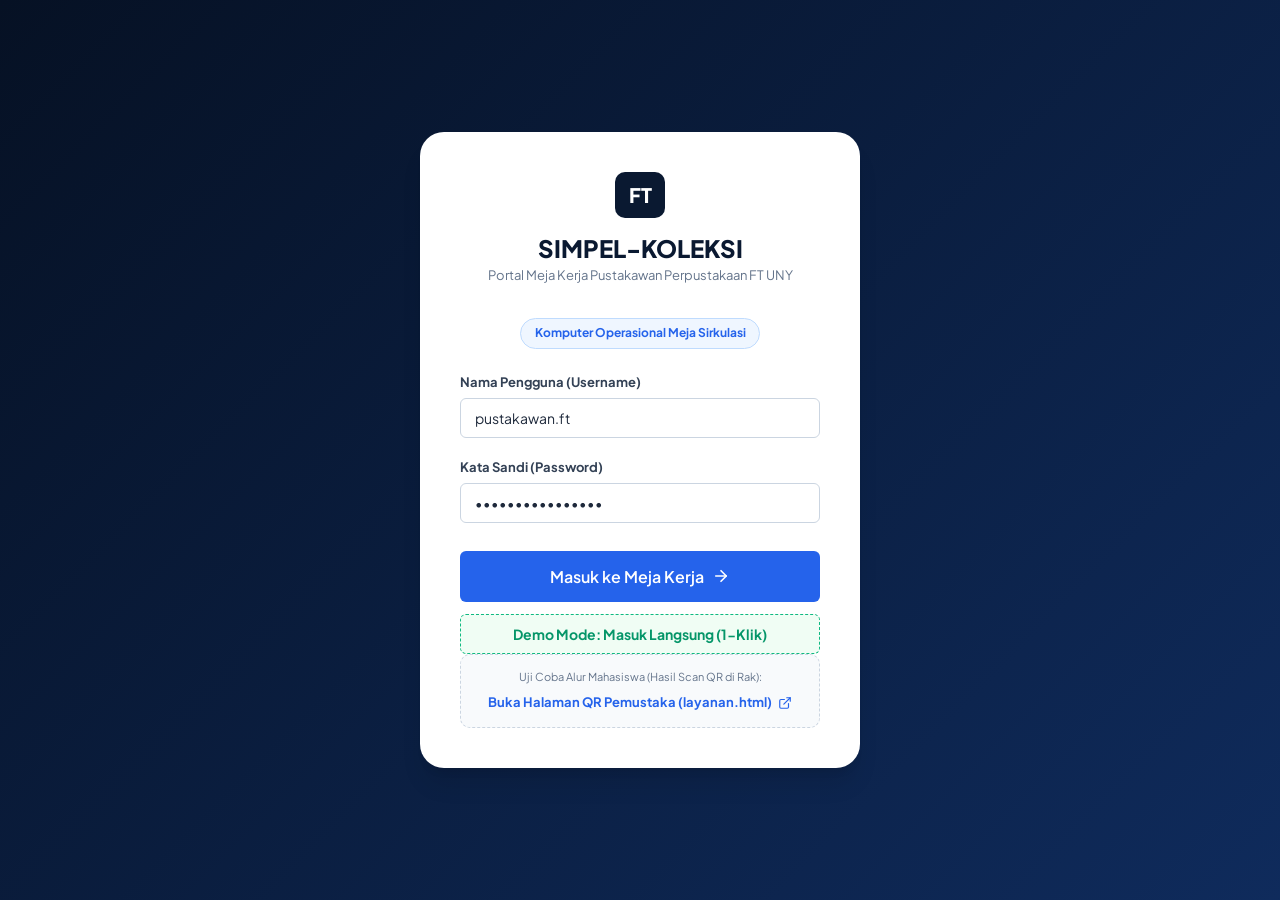
==== 08_ARTEFAK/mockup-3/index.html @ 194d058f "feat(artefak): tambah mockup-3 (portal pustakawan + layanan QR), hapus mockup v1, update referensi L" ====
<!DOCTYPE html>
<html lang="id">
<head>
  <meta charset="UTF-8">
  <meta name="viewport" content="width=device-width, initial-scale=1.0">
  <title>SIMPEL-KOLEKSI FT UNY | Portal Pustakawan & Meja Kerja</title>
  <meta name="description" content="Meja kerja pustakawan Perpustakaan Fakultas Teknik Universitas Negeri Yogyakarta untuk pemutakhiran koleksi dan integrasi SLiMS.">
  <link rel="preconnect" href="https://fonts.googleapis.com">
  <link rel="preconnect" href="https://fonts.gstatic.com" crossorigin>
  <link href="https://fonts.googleapis.com/css2?family=JetBrains+Mono:wght@400;500;600;700&family=Plus+Jakarta+Sans:wght@400;500;600;700;800&display=swap" rel="stylesheet">
  <link rel="stylesheet" href="styles.css">
</head>
<body class="page-librarian">

  <!-- NOTIFICATION TOAST CONTAINER -->
  <div id="toastContainer" class="toast-container" aria-live="polite"></div>

  <!-- ========================================================================= -->
  <!-- 1. HALAMAN UTAMA: LOGIN PUSTAKAWAN (DEFAULT VIEW KOMPUTER PUSTAKAWAN)     -->
  <!-- ========================================================================= -->
  <section id="viewLogin" class="app-view is-active">
    <div class="login-wrapper">
      <div class="login-card">
        
        <div class="login-brand">
          <span class="login-badge-mark">FT</span>
          <h3>SIMPEL-KOLEKSI</h3>
          <p>Portal Meja Kerja Pustakawan Perpustakaan FT UNY</p>
        </div>

        <div class="login-info-pill">
          <span>Komputer Operasional Meja Sirkulasi</span>
        </div>

        <form id="formLibrarianLogin" class="login-form">
          <div class="form-group">
            <label for="loginUsername">Nama Pengguna (Username)</label>
            <input type="text" id="loginUsername" class="form-control" value="pustakawan.ft" required>
          </div>

          <div class="form-group">
            <label for="loginPassword">Kata Sandi (Password)</label>
            <input type="password" id="loginPassword" class="form-control" value="perpustakaan2026" required>
          </div>

          <div class="login-actions">
            <button type="submit" class="btn btn-primary btn-block btn-lg" id="btnSubmitLogin">
              <span>Masuk ke Meja Kerja</span>
              <svg width="18" height="18" viewBox="0 0 24 24" fill="none" stroke="currentColor" stroke-width="2.2" stroke-linecap="round" stroke-linejoin="round"><line x1="5" y1="12" x2="19" y2="12"></line><polyline points="12 5 19 12 12 19"></polyline></svg>
            </button>
            
            <button type="button" class="btn btn-demo-quick btn-block" id="btnDemoQuickLogin">
              <span>Demo Mode: Masuk Langsung (1-Klik)</span>
            </button>
          </div>
        </form>

        <div class="login-footer">
          <div class="qr-simulator-box">
            <small>Uji Coba Alur Mahasiswa (Hasil Scan QR di Rak):</small>
            <a href="layanan.html" target="_blank" class="btn-qr-link">
              <span>Buka Halaman QR Pemustaka (layanan.html)</span>
              <svg width="14" height="14" viewBox="0 0 24 24" fill="none" stroke="currentColor" stroke-width="2" stroke-linecap="round" stroke-linejoin="round"><path d="M18 13v6a2 2 0 0 1-2 2H5a2 2 0 0 1-2-2V8a2 2 0 0 1 2-2h6"></path><polyline points="15 3 21 3 21 9"></polyline><line x1="10" y1="14" x2="21" y2="3"></line></svg>
            </a>
          </div>
        </div>

      </div>
    </div>
  </section>

  <!-- ========================================================================= -->
  <!-- 2. PORTAL MEJA KERJA PUSTAKAWAN (SETELAH LOGIN - LAYOUT SIDEBAR)          -->
  <!-- ========================================================================= -->
  <section id="viewAdmin" class="app-view">
    <div class="admin-layout">

      <!-- SIDEBAR NAVIGASI KIRI -->
      <aside class="admin-sidebar">
        <div class="sidebar-header">
          <div class="sidebar-brand">
            <span class="s-mark">FT</span>
            <div class="s-text">
              <strong>SIMPEL-KOLEKSI</strong>
              <small>Meja Kerja Pustakawan</small>
            </div>
          </div>
        </div>

        <!-- Menu Navigasi Utama dengan SVG Bersih -->
        <nav class="sidebar-nav" aria-label="Menu Pustakawan">
          <button type="button" class="nav-item is-active" data-panel="adminPanelDashboard" id="navDashboard">
            <svg width="18" height="18" viewBox="0 0 24 24" fill="none" stroke="currentColor" stroke-width="2" stroke-linecap="round" stroke-linejoin="round" class="nav-svg">
              <rect x="3" y="3" width="7" height="9"></rect>
              <rect x="14" y="3" width="7" height="5"></rect>
              <rect x="14" y="12" width="7" height="9"></rect>
              <rect x="3" y="16" width="7" height="5"></rect>
            </svg>
            <span class="nav-label">Dashboard Utama</span>
          </button>

          <button type="button" class="nav-item" data-panel="adminPanelDamage" id="navDamage">
            <svg width="18" height="18" viewBox="0 0 24 24" fill="none" stroke="currentColor" stroke-width="2" stroke-linecap="round" stroke-linejoin="round" class="nav-svg">
              <path d="M4 19.5A2.5 2.5 0 0 1 6.5 17H20"></path>
              <path d="M6.5 2H20v20H6.5A2.5 2.5 0 0 1 4 19.5v-15A2.5 2.5 0 0 1 6.5 2z"></path>
              <line x1="10" y1="9" x2="14" y2="13"></line>
              <line x1="14" y1="9" x2="10" y2="13"></line>
            </svg>
            <span class="nav-label">Laporan Buku Rusak</span>
            <span class="nav-badge badge-coral" id="badgeDamageCount">3</span>
          </button>

          <button type="button" class="nav-item" data-panel="adminPanelExtend" id="navExtend">
            <svg width="18" height="18" viewBox="0 0 24 24" fill="none" stroke="currentColor" stroke-width="2" stroke-linecap="round" stroke-linejoin="round" class="nav-svg">
              <polyline points="23 4 23 10 17 10"></polyline>
              <polyline points="1 20 1 14 7 14"></polyline>
              <path d="M3.51 9a9 9 0 0 1 14.85-3.36L23 10M1 14l4.64 4.36A9 9 0 0 0 20.49 15"></path>
            </svg>
            <span class="nav-label">Perpanjangan Pinjam</span>
            <span class="nav-badge badge-blue" id="badgeExtendCount">2</span>
          </button>

          <button type="button" class="nav-item" data-panel="adminPanelRequest" id="navRequest">
            <svg width="18" height="18" viewBox="0 0 24 24" fill="none" stroke="currentColor" stroke-width="2" stroke-linecap="round" stroke-linejoin="round" class="nav-svg">
              <path d="M14 2H6a2 2 0 0 0-2 2v16a2 2 0 0 0 2 2h12a2 2 0 0 0 2-2V8z"></path>
              <polyline points="14 2 14 8 20 8"></polyline>
              <line x1="16" y1="13" x2="8" y2="13"></line>
              <line x1="16" y1="17" x2="8" y2="17"></line>
              <polyline points="10 9 9 9 8 9"></polyline>
            </svg>
            <span class="nav-label">Request Referensi</span>
            <span class="nav-badge badge-emerald" id="badgeRequestCount">4</span>
          </button>
        </nav>

        <!-- Footer Profil & Logout -->
        <div class="sidebar-footer">
          <div class="user-card-mini">
            <div class="user-avatar">SR</div>
            <div class="user-info">
              <strong>Siti Rahmawati, S.I.Pst</strong>
              <small>Pustakawan Tunggal FT</small>
            </div>
          </div>
          
          <div class="sidebar-actions">
            <a href="layanan.html" target="_blank" class="btn btn-outline-light btn-sm btn-block" style="text-decoration:none;">
              <svg width="14" height="14" viewBox="0 0 24 24" fill="none" stroke="currentColor" stroke-width="2" stroke-linecap="round" stroke-linejoin="round"><path d="M18 13v6a2 2 0 0 1-2 2H5a2 2 0 0 1-2-2V8a2 2 0 0 1 2-2h6"></path><polyline points="15 3 21 3 21 9"></polyline><line x1="10" y1="14" x2="21" y2="3"></line></svg>
              <span>Buka Web QR Mahasiswa</span>
            </a>
            <button type="button" class="btn btn-danger-soft btn-sm btn-block" id="btnLogoutAdmin">
              <svg width="14" height="14" viewBox="0 0 24 24" fill="none" stroke="currentColor" stroke-width="2" stroke-linecap="round" stroke-linejoin="round"><path d="M9 21H5a2 2 0 0 1-2-2V5a2 2 0 0 1 2-2h4"></path><polyline points="16 17 21 12 16 7"></polyline><line x1="21" y1="12" x2="9" y2="12"></line></svg>
              <span>Keluar (Logout)</span>
            </button>
          </div>
        </div>
      </aside>

      <!-- KONTEN UTAMA KANAN -->
      <main class="admin-main">
        
        <!-- Topbar Admin -->
        <header class="admin-topbar">
          <div class="topbar-title-wrap">
            <h2 id="adminHeaderTitle">Dashboard & Rangkuman Layanan</h2>
            <span class="topbar-date font-mono" id="currentDateDisplay">Rabu, 28 Oktober 2026</span>
          </div>

          <div class="topbar-slims-status">
            <span class="slims-dot"></span>
            <span>Terhubung dengan SLiMS 9 Bulian FT UNY</span>
          </div>
        </header>

        <div class="admin-content-area">

          <!-- =============================================================== -->
          <!-- PANEL 1: DASHBOARD UTAMA (OVERVIEW RANGKUMAN)                   -->
          <!-- =============================================================== -->
          <div id="adminPanelDashboard" class="admin-panel is-active">
            
            <!-- SLA Alert Notice -->
            <div class="alert-banner warning-banner">
              <div class="alert-icon">
                <svg width="20" height="20" viewBox="0 0 24 24" fill="none" stroke="currentColor" stroke-width="2" stroke-linecap="round" stroke-linejoin="round"><path d="m21.73 18-8-14a2 2 0 0 0-3.48 0l-8 14A2 2 0 0 0 4 21h16a2 2 0 0 0 1.73-3Z"></path><line x1="12" y1="9" x2="12" y2="13"></line><line x1="12" y1="17" x2="12.01" y2="17"></line></svg>
              </div>
              <div class="alert-text">
                <strong>Peringatan SLA Quiet Hour (SOP-001):</strong>
                <span>Terdapat <strong>1 tiket buku rusak</strong> mendekati batas waktu verifikasi fisik 3 hari di Rak Transit Tingkat 2. Alokasikan waktu pada sesi Quiet Hour Jumat 08.00–09.00 WIB.</span>
              </div>
            </div>

            <!-- KPI Metrics 4 Cards dengan Clean SVG Icons -->
            <div class="kpi-grid">
              <div class="kpi-card">
                <div class="kpi-icon-wrap bg-blue-soft text-blue">
                  <svg width="24" height="24" viewBox="0 0 24 24" fill="none" stroke="currentColor" stroke-width="2" stroke-linecap="round" stroke-linejoin="round"><path d="M4 19.5A2.5 2.5 0 0 1 6.5 17H20"></path><path d="M6.5 2H20v20H6.5A2.5 2.5 0 0 1 4 19.5v-15A2.5 2.5 0 0 1 6.5 2z"></path></svg>
                </div>
                <div class="kpi-content">
                  <span class="kpi-label">Total Masuk Hari Ini</span>
                  <strong class="kpi-value" id="kpiTotalToday">9</strong>
                  <small class="kpi-sub">Laporan QR & Layanan</small>
                </div>
              </div>

              <div class="kpi-card">
                <div class="kpi-icon-wrap bg-coral-soft text-coral">
                  <svg width="24" height="24" viewBox="0 0 24 24" fill="none" stroke="currentColor" stroke-width="2" stroke-linecap="round" stroke-linejoin="round"><circle cx="12" cy="12" r="10"></circle><line x1="12" y1="8" x2="12" y2="12"></line><line x1="12" y1="16" x2="12.01" y2="16"></line></svg>
                </div>
                <div class="kpi-content">
                  <span class="kpi-label">Menunggu Verifikasi Rak</span>
                  <strong class="kpi-value font-mono text-coral" id="kpiDamagePending">3</strong>
                  <small class="kpi-sub">Rak Transit Tingkat 2</small>
                </div>
              </div>

              <div class="kpi-card">
                <div class="kpi-icon-wrap bg-cyan-soft" style="color:var(--cyan-500);">
                  <svg width="24" height="24" viewBox="0 0 24 24" fill="none" stroke="currentColor" stroke-width="2" stroke-linecap="round" stroke-linejoin="round"><polyline points="23 4 23 10 17 10"></polyline><polyline points="1 20 1 14 7 14"></polyline><path d="M3.51 9a9 9 0 0 1 14.85-3.36L23 10M1 14l4.64 4.36A9 9 0 0 0 20.49 15"></path></svg>
                </div>
                <div class="kpi-content">
                  <span class="kpi-label">Perpanjangan Diproses</span>
                  <strong class="kpi-value font-mono text-blue" id="kpiExtendPending">2</strong>
                  <small class="kpi-sub">Siap Eksekusi di SLiMS</small>
                </div>
              </div>

              <div class="kpi-card">
                <div class="kpi-icon-wrap bg-emerald-soft text-emerald">
                  <svg width="24" height="24" viewBox="0 0 24 24" fill="none" stroke="currentColor" stroke-width="2" stroke-linecap="round" stroke-linejoin="round"><path d="M19 21l-7-5-7 5V5a2 2 0 0 1 2-2h10a2 2 0 0 1 2 2z"></path></svg>
                </div>
                <div class="kpi-content">
                  <span class="kpi-label">Usulan Referensi Masuk</span>
                  <strong class="kpi-value font-mono text-emerald" id="kpiRequestCount">4</strong>
                  <small class="kpi-sub">Pagu Belanja LAM-INFOKOM</small>
                </div>
              </div>
            </div>

            <!-- Rangkuman Tabel Terakhir -->
            <div class="dashboard-tables-grid">
              
              <!-- Card 1: Antrean Cepat Perpanjangan SLiMS -->
              <div class="panel-box">
                <div class="panel-box-header">
                  <h4>Antrean Cepat Perpanjangan Pinjam</h4>
                  <button type="button" class="btn btn-sm btn-link" id="linkToExtendPanel">Lihat Semua &rarr;</button>
                </div>
                <div class="table-responsive">
                  <table class="data-table">
                    <thead>
                      <tr>
                        <th>NIM / Nama</th>
                        <th>Barcode</th>
                        <th>Aksi Cepat</th>
                      </tr>
                    </thead>
                    <tbody id="tbodyQuickExtend">
                      <!-- Populated by JS -->
                    </tbody>
                  </table>
                </div>
              </div>

              <!-- Card 2: Laporan Buku Rusak Menunggu Verifikasi -->
              <div class="panel-box">
                <div class="panel-box-header">
                  <h4>Buku Rusak di Rak Transit Tingkat 2</h4>
                  <button type="button" class="btn btn-sm btn-link" id="linkToDamagePanel">Lihat Semua &rarr;</button>
                </div>
                <div class="table-responsive">
                  <table class="data-table">
                    <thead>
                      <tr>
                        <th>Tiket</th>
                        <th>Judul Koleksi</th>
                        <th>Kerusakan</th>
                        <th>Status</th>
                      </tr>
                    </thead>
                    <tbody id="tbodyQuickDamage">
                      <!-- Populated by JS -->
                    </tbody>
                  </table>
                </div>
              </div>

            </div>

          </div>

          <!-- =============================================================== -->
          <!-- PANEL 2: LAPORAN BUKU RUSAK (DENGAN EXPORT CSV)                 -->
          <!-- =============================================================== -->
          <div id="adminPanelDamage" class="admin-panel">
            
            <!-- Header Panel & Tombol Ekspor CSV -->
            <div class="panel-action-bar">
              <div>
                <h3>Verifikasi & Pemutakhiran Koleksi Rusak (SOP-001)</h3>
                <p>Kelola tiket kerusakan koleksi fisik yang diserahkan pemustaka ke Rak Transit Tingkat 2.</p>
              </div>
              
              <div class="bar-buttons">
                <button type="button" class="btn btn-outline" id="btnToggleQuietHourTimer">
                  <svg width="16" height="16" viewBox="0 0 24 24" fill="none" stroke="currentColor" stroke-width="2" stroke-linecap="round" stroke-linejoin="round"><circle cx="12" cy="12" r="10"></circle><polyline points="12 6 12 12 16 14"></polyline></svg>
                  <span>Quiet Hour (60m)</span>
                </button>
                <button type="button" class="btn btn-primary" id="btnExportDamageCsv">
                  <svg width="16" height="16" viewBox="0 0 24 24" fill="none" stroke="currentColor" stroke-width="2" stroke-linecap="round" stroke-linejoin="round"><path d="M21 15v4a2 2 0 0 1-2 2H5a2 2 0 0 1-2-2v-4"></path><polyline points="7 10 12 15 17 10"></polyline><line x1="12" y1="15" x2="12" y2="3"></line></svg>
                  <span>Export CSV Buku Rusak</span>
                </button>
              </div>
            </div>

            <!-- Quiet Hour Session Bar (Collapsible) -->
            <div id="quietHourBar" class="quiet-hour-box is-hidden">
              <div class="qh-status">
                <span class="qh-live-badge">SESI QUIET HOUR AKTIF</span>
                <span>Fokus verifikasi fisik dan pembaruan katalog SLiMS tanpa interupsi meja loket.</span>
              </div>
              <div class="qh-timer font-mono" id="qhCountdownDisplay">60:00</div>
            </div>

            <!-- Filter Tabs -->
            <div class="filter-pills-bar">
              <button type="button" class="filter-pill is-active" data-filter-dmg="all">Semua Laporan</button>
              <button type="button" class="filter-pill" data-filter-dmg="PENDING">Menunggu Verifikasi Rak (3)</button>
              <button type="button" class="filter-pill" data-filter-dmg="IN_REPAIR">Dalam Perbaikan SLiMS</button>
              <button type="button" class="filter-pill" data-filter-dmg="RESOLVED">Selesai Sinkron</button>
            </div>

            <!-- Tabel Laporan Kerusakan -->
            <div class="panel-box">
              <div class="table-responsive">
                <table class="data-table" id="tableDamageReports">
                  <thead>
                    <tr>
                      <th>ID Tiket</th>
                      <th>Tanggal</th>
                      <th>Barcode & Judul</th>
                      <th>Kategori Masalah</th>
                      <th>Pelapor (NIM)</th>
                      <th>Posisi Fisik</th>
                      <th>Status SLiMS</th>
                      <th>Aksi Verifikasi</th>
                    </tr>
                  </thead>
                  <tbody id="tbodyDamageReports">
                    <!-- Rendered by JS -->
                  </tbody>
                </table>
              </div>
            </div>

          </div>

          <!-- =============================================================== -->
          <!-- PANEL 3: PERPANJANGAN PINJAM (TANPA EXPORT CSV)                 -->
          <!-- =============================================================== -->
          <div id="adminPanelExtend" class="admin-panel">
            
            <div class="panel-action-bar">
              <div>
                <h3>Layanan Mandiri Perpanjangan Masa Pinjam</h3>
                <p>Permintaan perpanjangan yang diajukan pemustaka via QR. Salin barcode dan eksekusi pada menu Sirkulasi SLiMS.</p>
              </div>
            </div>

            <div class="panel-intro-box info-blue">
              <strong>Panduan Alur Pustakawan:</strong>
              <span>Klik tombol <strong>"Salin & Eksekusi SLiMS"</strong> untuk menyalin barcode secara otomatis. Buka menu Sirkulasi SLiMS, tempel barcode, dan konfirmasi perpanjangan (+7 hari).</span>
            </div>

            <!-- Filter Tabs -->
            <div class="filter-pills-bar">
              <button type="button" class="filter-pill is-active" data-filter-ext="all">Semua Permintaan</button>
              <button type="button" class="filter-pill" data-filter-ext="PENDING">Menunggu Eksekusi (2)</button>
              <button type="button" class="filter-pill" data-filter-ext="PROCESSED">Sudah Diperpanjang di SLiMS</button>
            </div>

            <div class="panel-box">
              <div class="table-responsive">
                <table class="data-table" id="tableExtendRequests">
                  <thead>
                    <tr>
                      <th>ID Layanan</th>
                      <th>Waktu Masuk</th>
                      <th>ID Anggota (NIM/NIP)</th>
                      <th>Nama Pemohon</th>
                      <th>Barcode Buku</th>
                      <th>Judul Buku</th>
                      <th>No. WhatsApp</th>
                      <th>Status Eksekusi</th>
                      <th>Aksi Pustakawan</th>
                    </tr>
                  </thead>
                  <tbody id="tbodyExtendRequests">
                    <!-- Rendered by JS -->
                  </tbody>
                </table>
              </div>
            </div>

          </div>

          <!-- =============================================================== -->
          <!-- PANEL 4: REQUEST REFERENSI BARU (DENGAN EXPORT CSV DEKANAT)     -->
          <!-- =============================================================== -->
          <div id="adminPanelRequest" class="admin-panel">
            
            <div class="panel-action-bar">
              <div>
                <h3>Permintaan Referensi & Usulan Buku Baru (Koleksi Pemustaka)</h3>
                <p>Daftar usulan koleksi untuk riset skripsi dan perkuliahan. Ekspor berkas CSV untuk lampiran usulan belanja pagu buku ke Dekanat FT UNY.</p>
              </div>
              
              <div class="bar-buttons">
                <button type="button" class="btn btn-emerald" id="btnExportRequestCsv">
                  <svg width="16" height="16" viewBox="0 0 24 24" fill="none" stroke="currentColor" stroke-width="2" stroke-linecap="round" stroke-linejoin="round"><path d="M21 15v4a2 2 0 0 1-2 2H5a2 2 0 0 1-2-2v-4"></path><polyline points="7 10 12 15 17 10"></polyline><line x1="12" y1="15" x2="12" y2="3"></line></svg>
                  <span>Export CSV Usulan Pengadaan Dekanat</span>
                </button>
              </div>
            </div>

            <!-- Filter Tabs -->
            <div class="filter-pills-bar">
              <button type="button" class="filter-pill is-active" data-filter-req="all">Semua Usulan</button>
              <button type="button" class="filter-pill" data-filter-req="PENDING_REVIEW">Menunggu Telaah Pustakawan</button>
              <button type="button" class="filter-pill" data-filter-req="IN_PROCUREMENT">Diajukan ke Pagu Belanja 2027</button>
              <button type="button" class="filter-pill" data-filter-req="AVAILABLE_WAREHOUSE">Ditemukan di Gudang Koleksi</button>
            </div>

            <div class="panel-box">
              <div class="table-responsive">
                <table class="data-table" id="tableReferenceRequests">
                  <thead>
                    <tr>
                      <th>ID Permintaan</th>
                      <th>Tanggal</th>
                      <th>Pemohon (NIM/NIP)</th>
                      <th>Program Studi</th>
                      <th>Judul Buku / Topik Referensi</th>
                      <th>Keperluan</th>
                      <th>Kontak WA</th>
                      <th>Status Tindak Lanjut</th>
                      <th>Tindakan Pustakawan</th>
                    </tr>
                  </thead>
                  <tbody id="tbodyReferenceRequests">
                    <!-- Rendered by JS -->
                  </tbody>
                </table>
              </div>
            </div>

          </div>

        </div>
      </main>
    </div>
  </section>

  <!-- MODAL: VERIFIKASI FISIK BUKU RUSAK OLEH PUSTAKAWAN -->
  <div id="modalVerifyDamage" class="modal-backdrop is-hidden" role="dialog" aria-modal="true">
    <div class="modal-dialog">
      <div class="modal-content">
        <div class="modal-header">
          <div>
            <span class="badge-pill">Verifikasi Fisik Lapangan</span>
            <h3 id="modalVerifyTitle">Verifikasi Koleksi: TKT-202610-001</h3>
          </div>
          <button type="button" class="modal-close" id="btnCloseVerifyModal">&times;</button>
        </div>

        <div class="modal-body">
          <div class="verify-detail-grid">
            <div class="v-group">
              <span class="v-label">Judul Koleksi:</span>
              <strong id="modalBookTitle">-</strong>
            </div>
            <div class="v-group">
              <span class="v-label">Nomor Barcode:</span>
              <span class="font-mono text-blue font-bold" id="modalBarcode">-</span>
            </div>
            <div class="v-group">
              <span class="v-label">Pelapor:</span>
              <span id="modalReporter">-</span>
            </div>
            <div class="v-group">
              <span class="v-label">Kategori Masalah:</span>
              <span class="tag-status" id="modalDamageType">-</span>
            </div>
          </div>

          <div class="checklist-box">
            <h4>Checklist 2-Tahap Tata Kelola (SOP-001):</h4>
            <label class="check-item">
              <input type="checkbox" id="chkPhysicalCheck">
              <span><strong>1. Verifikasi Fisik Selesai:</strong> Buku fisik telah diambil dari Rak Transit Tingkat 2 dan kondisi kerusakan telah diperiksa langsung.</span>
            </label>
            <label class="check-item">
              <input type="checkbox" id="chkSlimsSync">
              <span><strong>2. Pemutakhiran SLiMS:</strong> Barcode telah dicocokkan pada modul Katalogisasi/Bibliografi SLiMS 9 Bulian.</span>
            </label>
          </div>

          <div class="form-group mt-3">
            <label for="selectSlimsNewStatus">Ubah Status Eksemplar di SLiMS Menjadi:</label>
            <select id="selectSlimsNewStatus" class="form-control">
              <option value="Dalam Perbaikan (Repair)">Dalam Perbaikan (Repair) - Pisahkan ke Ruang Rawat Buku</option>
              <option value="Hilang (Missing)">Hilang (Missing) - Perbarui status katalog SLiMS</option>
              <option value="Tersedia (Available)">Tersedia (Available) - Selesai diperbaiki / Shelving ke Rak</option>
              <option value="Penyiangan (Weeding)">Penyiangan (Weeding) - Rekomendasi afkir aset</option>
            </select>
          </div>
        </div>

        <div class="modal-footer">
          <button type="button" class="btn btn-outline" id="btnCancelVerify">Batal</button>
          <button type="button" class="btn btn-primary" id="btnConfirmVerify">
            <span>Konfirmasi & Perbarui Status SLiMS</span>
          </button>
        </div>
      </div>
    </div>
  </div>

  <script src="app.js"></script>
</body>
</html>
---- 08_ARTEFAK/mockup-3/styles.css ----
/* ==========================================================================
   SIMPEL-KOLEKSI FT UNY - MOCKUP 3 STYLESHEET
   Design Language: Modern Institutional Enterprise (UNY Navy, Electric Blue, Slate)
   Typography: Plus Jakarta Sans & JetBrains Mono
   ========================================================================== */

:root {
  /* Colors */
  --navy-950: #061124;
  --navy-900: #0a1931;
  --navy-800: #0f2b5c;
  --navy-700: #153265;
  --navy-600: #1e40af;
  
  --blue-600: #2563eb;
  --blue-500: #3b82f6;
  --cyan-500: #0284c7;
  --cyan-400: #38bdf8;
  
  --emerald-600: #059669;
  --emerald-500: #10b981;
  --emerald-50: #ecfdf5;
  
  --amber-500: #f59e0b;
  --amber-50: #fffbeb;
  
  --coral-600: #dc2626;
  --coral-500: #ef4444;
  --coral-50: #fef2f2;
  
  --slate-900: #0f172a;
  --slate-800: #1e293b;
  --slate-700: #334155;
  --slate-600: #475569;
  --slate-500: #64748b;
  --slate-400: #94a3b8;
  --slate-300: #cbd5e1;
  --slate-200: #e2e8f0;
  --slate-100: #f1f5f9;
  --slate-50: #f8fafc;
  --white: #ffffff;

  /* Typography */
  --font-sans: 'Plus Jakarta Sans', system-ui, -apple-system, sans-serif;
  --font-mono: 'JetBrains Mono', monospace;

  /* Shadows */
  --shadow-sm: 0 1px 2px 0 rgb(0 0 0 / 0.05);
  --shadow-md: 0 4px 6px -1px rgb(0 0 0 / 0.1), 0 2px 4px -2px rgb(0 0 0 / 0.1);
  --shadow-lg: 0 10px 15px -3px rgb(0 0 0 / 0.1), 0 4px 6px -4px rgb(0 0 0 / 0.1);
  --shadow-xl: 0 20px 25px -5px rgb(0 0 0 / 0.1), 0 8px 10px -6px rgb(0 0 0 / 0.1);

  /* Radius */
  --radius-sm: 6px;
  --radius-md: 10px;
  --radius-lg: 16px;
  --radius-xl: 24px;
}

/* Reset & Base */
*, *::before, *::after {
  box-sizing: border-box;
  margin: 0;
  padding: 0;
}

body {
  font-family: var(--font-sans);
  background-color: var(--slate-100);
  color: var(--slate-800);
  line-height: 1.5;
  -webkit-font-smoothing: antialiased;
  min-height: 100vh;
}

button, input, select, textarea {
  font-family: inherit;
}

/* Typography Utilities */
.font-mono { font-family: var(--font-mono); }
.font-bold { font-weight: 700; }
.text-blue { color: var(--blue-600); }
.text-coral { color: var(--coral-500); }
.text-emerald { color: var(--emerald-600); }
.mt-3 { margin-top: 1rem; }
.req { color: var(--coral-500); }

/* App Views Switcher */
.app-view {
  display: none;
  min-height: 100vh;
}
.app-view.is-active {
  display: block;
}

/* Toast Notifications */
.toast-container {
  position: fixed;
  top: 1.5rem;
  right: 1.5rem;
  z-index: 9999;
  display: flex;
  flex-direction: column;
  gap: 0.75rem;
  pointer-events: none;
}
.toast {
  pointer-events: auto;
  background: var(--slate-900);
  color: var(--white);
  padding: 0.875rem 1.25rem;
  border-radius: var(--radius-md);
  box-shadow: var(--shadow-xl);
  font-size: 0.875rem;
  display: flex;
  align-items: center;
  gap: 0.75rem;
  animation: toastIn 0.25s cubic-bezier(0.16, 1, 0.3, 1);
  border-left: 4px solid var(--blue-500);
  max-width: 380px;
}
.toast.toast-success { border-left-color: var(--emerald-500); }
.toast.toast-error { border-left-color: var(--coral-500); }
.toast.toast-warning { border-left-color: var(--amber-500); }

@keyframes toastIn {
  from { opacity: 0; transform: translateY(-10px) scale(0.96); }
  to { opacity: 1; transform: translateY(0) scale(1); }
}

/* Buttons */
.btn {
  display: inline-flex;
  align-items: center;
  justify-content: center;
  gap: 0.5rem;
  font-weight: 600;
  font-size: 0.875rem;
  padding: 0.625rem 1.25rem;
  border-radius: var(--radius-sm);
  border: 1px solid transparent;
  cursor: pointer;
  transition: all 0.15s ease;
  text-decoration: none;
}
.btn:hover {
  transform: translateY(-1px);
}
.btn:active {
  transform: translateY(0);
}
.btn-sm {
  padding: 0.375rem 0.75rem;
  font-size: 0.8125rem;
}
.btn-lg {
  padding: 0.875rem 1.5rem;
  font-size: 1rem;
}
.btn-block {
  width: 100%;
}
.btn-primary {
  background: var(--blue-600);
  color: var(--white);
}
.btn-primary:hover {
  background: #1d4ed8;
  box-shadow: 0 4px 12px rgba(37, 99, 235, 0.3);
}
.btn-secondary {
  background: var(--navy-800);
  color: var(--white);
}
.btn-secondary:hover {
  background: var(--navy-900);
  box-shadow: 0 4px 12px rgba(10, 25, 49, 0.3);
}
.btn-emerald {
  background: var(--emerald-600);
  color: var(--white);
}
.btn-emerald:hover {
  background: #047857;
  box-shadow: 0 4px 12px rgba(5, 150, 105, 0.3);
}
.btn-outline {
  background: var(--white);
  border-color: var(--slate-300);
  color: var(--slate-700);
}
.btn-outline:hover {
  background: var(--slate-50);
  border-color: var(--slate-400);
}
.btn-outline-navy {
  background: transparent;
  border-color: var(--slate-300);
  color: var(--navy-900);
}
.btn-outline-navy:hover {
  background: var(--navy-900);
  color: var(--white);
  border-color: var(--navy-900);
}
.btn-outline-light {
  background: rgba(255, 255, 255, 0.08);
  border-color: rgba(255, 255, 255, 0.2);
  color: var(--white);
}
.btn-outline-light:hover {
  background: rgba(255, 255, 255, 0.16);
  border-color: var(--white);
}
.btn-danger-soft {
  background: rgba(239, 68, 68, 0.15);
  color: #fca5a5;
  border-color: rgba(239, 68, 68, 0.3);
}
.btn-danger-soft:hover {
  background: var(--coral-500);
  color: var(--white);
  border-color: var(--coral-500);
}
.btn-link {
  background: none;
  border: none;
  color: var(--blue-600);
  padding: 0;
  font-size: 0.875rem;
  cursor: pointer;
}
.btn-link:hover {
  text-decoration: underline;
}

/* ==========================================================================
   VIEW A: PUBLIC QR INTERFACE
   ========================================================================== */
.public-topbar {
  background: var(--white);
  border-bottom: 1px solid var(--slate-200);
  padding: 1rem 2rem;
  display: flex;
  justify-content: space-between;
  align-items: center;
  position: sticky;
  top: 0;
  z-index: 50;
  box-shadow: var(--shadow-sm);
}
.brand {
  display: flex;
  align-items: center;
  gap: 0.875rem;
}
.brand-badge {
  background: var(--navy-900);
  color: var(--white);
  font-weight: 800;
  font-size: 1rem;
  padding: 0.4rem 0.65rem;
  border-radius: var(--radius-sm);
  letter-spacing: 0.05em;
}
.brand-title {
  font-size: 1.125rem;
  font-weight: 800;
  color: var(--navy-900);
  letter-spacing: -0.01em;
}
.brand-subtitle {
  font-size: 0.75rem;
  color: var(--slate-500);
}
.public-actions {
  display: flex;
  align-items: center;
  gap: 1.25rem;
}
.qr-mode-indicator {
  display: inline-flex;
  align-items: center;
  gap: 0.5rem;
  font-size: 0.75rem;
  font-weight: 600;
  color: var(--emerald-600);
  background: var(--emerald-50);
  padding: 0.35rem 0.75rem;
  border-radius: 9999px;
  border: 1px solid #a7f3d0;
}
.live-dot {
  width: 8px;
  height: 8px;
  border-radius: 50%;
  background: var(--emerald-500);
  box-shadow: 0 0 0 3px rgba(16, 185, 129, 0.25);
}

.public-container {
  max-width: 1040px;
  margin: 0 auto;
  padding: 2.5rem 1.5rem 4rem;
}

.public-subview {
  display: none;
}
.public-subview.is-active {
  display: block;
}

/* Landing Choice Screen */
.hero-header {
  text-align: center;
  max-width: 720px;
  margin: 0 auto 3rem;
}
.badge-pill {
  display: inline-block;
  font-size: 0.75rem;
  font-weight: 700;
  color: var(--blue-600);
  background: #dbeafe;
  padding: 0.3rem 0.85rem;
  border-radius: 9999px;
  margin-bottom: 0.75rem;
  text-transform: uppercase;
  letter-spacing: 0.05em;
}
.hero-header h2 {
  font-size: 2rem;
  font-weight: 800;
  color: var(--navy-900);
  letter-spacing: -0.02em;
  margin-bottom: 0.875rem;
}
.hero-header p {
  color: var(--slate-600);
  font-size: 1rem;
}

.choice-cards-grid {
  display: grid;
  grid-template-columns: repeat(auto-fit, minmax(320px, 1fr));
  gap: 2rem;
  margin-bottom: 2.5rem;
}
.choice-card {
  background: var(--white);
  border: 2px solid var(--slate-200);
  border-radius: var(--radius-lg);
  padding: 2rem;
  display: flex;
  flex-direction: column;
  transition: all 0.2s cubic-bezier(0.16, 1, 0.3, 1);
  box-shadow: var(--shadow-sm);
  position: relative;
  overflow: hidden;
}
.choice-card:hover {
  transform: translateY(-4px);
  box-shadow: var(--shadow-xl);
}
.choice-card.card-damage:hover {
  border-color: var(--blue-500);
}
.choice-card.card-service:hover {
  border-color: var(--emerald-500);
}
.card-icon-wrap {
  width: 56px;
  height: 56px;
  border-radius: var(--radius-md);
  background: var(--slate-100);
  display: flex;
  align-items: center;
  justify-content: center;
  margin-bottom: 1.25rem;
}
.card-icon {
  font-size: 1.75rem;
}
.card-tag {
  display: inline-block;
  font-size: 0.6875rem;
  font-weight: 700;
  padding: 0.2rem 0.5rem;
  border-radius: 4px;
  text-transform: uppercase;
  margin-bottom: 0.5rem;
}
.tag-warning {
  background: var(--amber-50);
  color: #b45309;
  border: 1px solid #fde68a;
}
.tag-info {
  background: var(--emerald-50);
  color: var(--emerald-600);
  border: 1px solid #a7f3d0;
}
.choice-card h3 {
  font-size: 1.375rem;
  font-weight: 800;
  color: var(--navy-900);
  margin-bottom: 0.75rem;
}
.choice-card p {
  font-size: 0.875rem;
  color: var(--slate-600);
  margin-bottom: 1.5rem;
  flex-grow: 1;
}
.card-meta {
  display: flex;
  flex-direction: column;
  gap: 0.35rem;
  padding-top: 1rem;
  border-top: 1px dashed var(--slate-200);
  margin-bottom: 1.5rem;
}
.meta-item {
  font-size: 0.75rem;
  font-weight: 600;
  color: var(--slate-500);
}

.public-help-box {
  background: var(--white);
  border: 1px solid var(--slate-200);
  border-radius: var(--radius-md);
  padding: 1.25rem 1.75rem;
  display: flex;
  align-items: center;
  font-size: 0.875rem;
  color: var(--slate-600);
  box-shadow: var(--shadow-sm);
}

/* Subview Navigation with Redesigned Back Button */
.subview-nav {
  display: flex;
  align-items: center;
  justify-content: space-between;
  margin-bottom: 2rem;
  gap: 1rem;
}
.btn-back-nav {
  display: inline-flex;
  align-items: center;
  gap: 0.6rem;
  background: var(--white);
  border: 1px solid var(--slate-300);
  padding: 0.55rem 1.15rem 0.55rem 0.85rem;
  border-radius: 9999px;
  font-size: 0.8125rem;
  font-weight: 700;
  color: var(--slate-700);
  cursor: pointer;
  box-shadow: var(--shadow-sm);
  transition: all 0.2s cubic-bezier(0.16, 1, 0.3, 1);
}
.btn-back-nav:hover {
  background: var(--slate-50);
  border-color: var(--blue-500);
  color: var(--navy-900);
  transform: translateX(-3px);
  box-shadow: var(--shadow-md);
}
.btn-back-nav .nav-chevron {
  transition: transform 0.2s ease;
  color: var(--blue-600);
}
.btn-back-nav:hover .nav-chevron {
  transform: translateX(-3px);
}
.subview-breadcrumb {
  font-size: 0.8125rem;
  font-weight: 600;
  color: var(--slate-400);
}
.svg-card-icon {
  color: var(--navy-800);
}
.choice-card.card-damage:hover .svg-card-icon {
  color: var(--blue-600);
}
.choice-card.card-service:hover .svg-card-icon {
  color: var(--emerald-600);
}

/* Forms Layout */
.form-grid-layout {
  display: grid;
  grid-template-columns: 1.2fr 0.8fr;
  gap: 2rem;
  align-items: start;
}
@media (max-width: 860px) {
  .form-grid-layout {
    grid-template-columns: 1fr;
  }
}
.max-w-700 {
  max-width: 700px;
  margin: 0 auto;
}

.form-card {
  background: var(--white);
  border: 1px solid var(--slate-200);
  border-radius: var(--radius-lg);
  padding: 2rem;
  box-shadow: var(--shadow-sm);
}
.form-card-header {
  margin-bottom: 1.5rem;
  padding-bottom: 1rem;
  border-bottom: 1px solid var(--slate-100);
}
.form-card-header h3 {
  font-size: 1.25rem;
  font-weight: 800;
  color: var(--navy-900);
}
.form-card-header p {
  font-size: 0.8125rem;
  color: var(--slate-500);
}

.form-group {
  margin-bottom: 1.25rem;
}
.form-row {
  display: grid;
  grid-template-columns: 1fr 1fr;
  gap: 1rem;
}
@media (max-width: 600px) {
  .form-row { grid-template-columns: 1fr; }
}
.form-group label {
  display: block;
  font-size: 0.8125rem;
  font-weight: 700;
  color: var(--slate-700);
  margin-bottom: 0.35rem;
}
.form-control {
  width: 100%;
  padding: 0.625rem 0.875rem;
  border: 1px solid var(--slate-300);
  border-radius: var(--radius-sm);
  font-size: 0.875rem;
  color: var(--slate-800);
  background: var(--white);
  transition: all 0.15s ease;
}
.form-control:focus {
  outline: none;
  border-color: var(--blue-500);
  box-shadow: 0 0 0 3px rgba(37, 99, 235, 0.15);
}
.input-with-action {
  display: flex;
  gap: 0.5rem;
}
.quick-chips {
  display: flex;
  align-items: center;
  flex-wrap: wrap;
  gap: 0.4rem;
  margin-top: 0.5rem;
}
.chip-label {
  font-size: 0.6875rem;
  color: var(--slate-500);
}
.chip {
  background: var(--slate-100);
  border: 1px solid var(--slate-200);
  border-radius: 9999px;
  padding: 0.2rem 0.6rem;
  font-size: 0.6875rem;
  font-family: var(--font-mono);
  color: var(--slate-700);
  cursor: pointer;
  transition: all 0.1s ease;
}
.chip:hover {
  background: var(--slate-200);
  color: var(--navy-900);
}
.field-hint {
  display: block;
  font-size: 0.6875rem;
  color: var(--slate-500);
  margin-top: 0.25rem;
}

/* Radio Cards Grid */
.radio-cards-grid {
  display: grid;
  grid-template-columns: 1fr 1fr;
  gap: 0.75rem;
}
@media (max-width: 600px) {
  .radio-cards-grid { grid-template-columns: 1fr; }
}
.radio-card {
  position: relative;
  cursor: pointer;
}
.radio-card input {
  position: absolute;
  opacity: 0;
}
.radio-card-content {
  border: 1px solid var(--slate-300);
  border-radius: var(--radius-sm);
  padding: 0.75rem;
  display: flex;
  align-items: center;
  gap: 0.75rem;
  transition: all 0.15s ease;
  background: var(--white);
}
.radio-card input:checked + .radio-card-content {
  border-color: var(--blue-600);
  background: #eff6ff;
  box-shadow: 0 0 0 2px var(--blue-600);
}
.radio-tag-dot {
  width: 12px;
  height: 12px;
  border-radius: 50%;
  border: 2px solid var(--slate-400);
  background: var(--white);
  flex-shrink: 0;
  transition: all 0.15s ease;
}
.radio-card input:checked + .radio-card-content .radio-tag-dot {
  border-color: var(--blue-600);
  background: var(--blue-600);
  box-shadow: 0 0 0 2px #dbeafe;
}
.radio-text strong {
  display: block;
  font-size: 0.8125rem;
  color: var(--slate-800);
}
.radio-text small {
  display: block;
  font-size: 0.6875rem;
  color: var(--slate-500);
}

/* Transit Guide Card (RACK-001) */
.transit-guide-card {
  background: var(--navy-900);
  color: var(--white);
  border-radius: var(--radius-lg);
  padding: 1.75rem;
  box-shadow: var(--shadow-lg);
}
.guide-badge {
  display: inline-block;
  font-size: 0.6875rem;
  font-weight: 700;
  background: rgba(255, 255, 255, 0.15);
  color: var(--cyan-400);
  padding: 0.2rem 0.5rem;
  border-radius: 4px;
  font-family: var(--font-mono);
  margin-bottom: 0.5rem;
}
.guide-header h4 {
  font-size: 1.125rem;
  font-weight: 800;
  margin-bottom: 0.35rem;
}
.guide-header p {
  font-size: 0.8125rem;
  color: var(--slate-300);
  margin-bottom: 1.5rem;
}

/* Diagram Rak */
.rack-diagram {
  display: flex;
  flex-direction: column;
  gap: 1rem;
  background: var(--navy-950);
  padding: 1.25rem;
  border-radius: var(--radius-md);
  border: 1px solid rgba(255, 255, 255, 0.1);
  margin-bottom: 1.5rem;
}
.rack-tier {
  border: 1px solid rgba(255, 255, 255, 0.15);
  border-radius: var(--radius-sm);
  padding: 0.75rem;
}
.tier-badge {
  font-size: 0.6875rem;
  font-weight: 700;
  color: var(--cyan-400);
  letter-spacing: 0.05em;
  margin-bottom: 0.4rem;
}
.tier-shelf {
  background: rgba(255, 255, 255, 0.05);
  border-bottom: 4px solid var(--slate-600);
  padding: 0.75rem;
  display: flex;
  justify-content: space-between;
  align-items: center;
  margin-bottom: 0.4rem;
}
.shelf-book {
  font-size: 0.75rem;
  font-weight: 700;
  padding: 0.35rem 0.65rem;
  border-radius: 4px;
}
.shelf-book.damaged {
  background: rgba(239, 68, 68, 0.25);
  color: #fca5a5;
  border: 1px dashed var(--coral-500);
}
.shelf-book.normal {
  background: rgba(59, 130, 246, 0.2);
  color: var(--cyan-400);
}
.shelf-arrow {
  font-size: 0.75rem;
  font-weight: 800;
  color: var(--amber-500);
  animation: pulse 1.5s infinite;
}
@keyframes pulse {
  0%, 100% { opacity: 1; transform: translateX(0); }
  50% { opacity: 0.5; transform: translateX(-4px); }
}
.tier-note {
  display: block;
  font-size: 0.6875rem;
  color: var(--slate-400);
}

.guide-steps-list {
  display: flex;
  flex-direction: column;
  gap: 0.75rem;
}
.g-step {
  display: flex;
  align-items: flex-start;
  gap: 0.75rem;
  font-size: 0.8125rem;
  color: var(--slate-200);
}
.step-num {
  width: 22px;
  height: 22px;
  border-radius: 50%;
  background: var(--blue-600);
  color: var(--white);
  font-size: 0.75rem;
  font-weight: 700;
  display: flex;
  align-items: center;
  justify-content: center;
  flex-shrink: 0;
}

/* Service Tabs Switcher */
.service-tabs {
  display: flex;
  gap: 0.75rem;
  margin-bottom: 1.5rem;
}
.service-tab-btn {
  flex: 1;
  background: var(--white);
  border: 1px solid var(--slate-300);
  border-radius: var(--radius-md);
  padding: 1rem;
  font-weight: 700;
  font-size: 0.9375rem;
  color: var(--slate-600);
  cursor: pointer;
  transition: all 0.15s ease;
  box-shadow: var(--shadow-sm);
}
.service-tab-btn:hover {
  background: var(--slate-50);
}
.service-tab-btn.is-active {
  background: var(--navy-900);
  color: var(--white);
  border-color: var(--navy-900);
  box-shadow: var(--shadow-md);
}

.service-panel {
  display: none;
}
.service-panel.is-active {
  display: block;
}

.panel-intro-box {
  border-radius: var(--radius-md);
  padding: 1rem 1.25rem;
  font-size: 0.8125rem;
  margin-bottom: 1.5rem;
  display: flex;
  flex-direction: column;
  gap: 0.25rem;
}
.info-blue {
  background: #eff6ff;
  border: 1px solid #bfdbfe;
  color: #1e40af;
}
.info-emerald {
  background: var(--emerald-50);
  border: 1px solid #a7f3d0;
  color: #065f46;
}

/* Success Card / Digital Drop Pass */
.success-card {
  max-width: 620px;
  margin: 0 auto;
  background: var(--white);
  border-radius: var(--radius-xl);
  padding: 2.5rem 2rem;
  box-shadow: var(--shadow-lg);
  text-align: center;
}
.success-icon-wrap {
  width: 72px;
  height: 72px;
  border-radius: 50%;
  background: var(--emerald-50);
  border: 1px solid #a7f3d0;
  display: flex;
  align-items: center;
  justify-content: center;
  margin: 0 auto 1.25rem;
}
.svg-check-icon {
  color: var(--emerald-600);
}
.success-badge {
  display: inline-block;
  font-size: 0.75rem;
  font-weight: 800;
  letter-spacing: 0.05em;
  background: var(--emerald-50);
  color: var(--emerald-600);
  padding: 0.35rem 0.85rem;
  border-radius: 9999px;
  margin-bottom: 0.5rem;
}
.success-card h2 {
  font-size: 1.5rem;
  font-weight: 800;
  color: var(--navy-900);
  margin-bottom: 0.5rem;
}
.success-card p {
  font-size: 0.875rem;
  color: var(--slate-600);
  margin-bottom: 1.75rem;
}

.digital-ticket-card {
  background: var(--slate-50);
  border: 2px dashed var(--slate-300);
  border-radius: var(--radius-lg);
  padding: 1.5rem;
  text-align: left;
  margin-bottom: 2rem;
}
.ticket-header {
  display: flex;
  justify-content: space-between;
  align-items: center;
  border-bottom: 1px solid var(--slate-200);
  padding-bottom: 0.75rem;
  margin-bottom: 1rem;
}
.ticket-brand {
  font-size: 0.75rem;
  font-weight: 800;
  color: var(--navy-900);
  letter-spacing: 0.05em;
}
.ticket-code {
  font-size: 1.125rem;
  font-weight: 800;
  color: var(--blue-600);
}
.ticket-body {
  display: flex;
  flex-direction: column;
  gap: 0.6rem;
  margin-bottom: 1.25rem;
}
.t-row {
  display: flex;
  justify-content: space-between;
  font-size: 0.8125rem;
}
.t-label {
  color: var(--slate-500);
}
.t-val {
  color: var(--slate-800);
  text-align: right;
  max-width: 60%;
}
.tag-status {
  display: inline-block;
  background: #fef3c7;
  color: #92400e;
  padding: 0.15rem 0.5rem;
  border-radius: 4px;
  font-weight: 700;
  font-size: 0.75rem;
}
.transit-alert-box {
  background: var(--amber-50);
  border: 1px solid #fde68a;
  border-radius: var(--radius-sm);
  padding: 0.75rem 1rem;
  font-size: 0.8125rem;
  color: #92400e;
}
.success-actions {
  display: flex;
  justify-content: center;
  gap: 1rem;
}

/* ==========================================================================
   VIEW B: LIBRARIAN LOGIN
   ========================================================================== */
.login-wrapper {
  min-height: 100vh;
  display: flex;
  align-items: center;
  justify-content: center;
  padding: 2rem;
  background: linear-gradient(135deg, var(--navy-950) 0%, var(--navy-800) 100%);
}
.login-card {
  background: var(--white);
  border-radius: var(--radius-xl);
  padding: 2.5rem;
  width: 100%;
  max-width: 440px;
  box-shadow: var(--shadow-xl);
}
.login-brand {
  text-align: center;
  margin-bottom: 2rem;
}
.login-badge-mark {
  display: inline-block;
  background: var(--navy-900);
  color: var(--white);
  font-weight: 800;
  font-size: 1.25rem;
  padding: 0.5rem 0.85rem;
  border-radius: var(--radius-md);
  margin-bottom: 0.75rem;
}
.login-brand h3 {
  font-size: 1.5rem;
  font-weight: 800;
  color: var(--navy-900);
}
.login-brand p {
  font-size: 0.8125rem;
  color: var(--slate-500);
}
.login-actions {
  display: flex;
  flex-direction: column;
  gap: 0.75rem;
  margin-top: 1.75rem;
}
.btn-demo-quick {
  background: #f0fdf4;
  border: 1px dashed var(--emerald-500);
  color: var(--emerald-600);
  font-weight: 700;
}
.btn-demo-quick:hover {
  background: var(--emerald-500);
  color: var(--white);
}
.login-info-pill {
  text-align: center;
  margin-bottom: 1.5rem;
}
.login-info-pill span {
  display: inline-block;
  font-size: 0.75rem;
  font-weight: 700;
  color: var(--blue-600);
  background: #eff6ff;
  border: 1px solid #bfdbfe;
  padding: 0.35rem 0.85rem;
  border-radius: 9999px;
}
.qr-simulator-box {
  background: var(--slate-50);
  border: 1px dashed var(--slate-300);
  border-radius: var(--radius-md);
  padding: 0.875rem 1rem;
  display: flex;
  flex-direction: column;
  gap: 0.5rem;
  align-items: center;
}
.qr-simulator-box small {
  color: var(--slate-500);
  font-size: 0.6875rem;
}
.btn-qr-link {
  color: var(--blue-600);
  font-weight: 700;
  font-size: 0.8125rem;
  text-decoration: none;
  display: inline-flex;
  align-items: center;
  gap: 0.35rem;
  transition: all 0.15s ease;
}
.btn-qr-link:hover {
  color: var(--navy-900);
  text-decoration: underline;
}

/* ==========================================================================
   VIEW C: LIBRARIAN ADMIN SIDEBAR WORKSPACE
   ========================================================================== */
.admin-layout {
  display: flex;
  min-height: 100vh;
}

/* Sidebar */
.admin-sidebar {
  width: 270px;
  background: var(--navy-950);
  color: var(--white);
  display: flex;
  flex-direction: column;
  flex-shrink: 0;
  position: sticky;
  top: 0;
  height: 100vh;
}
.sidebar-header {
  padding: 1.5rem;
  border-bottom: 1px solid rgba(255, 255, 255, 0.08);
}
.sidebar-brand {
  display: flex;
  align-items: center;
  gap: 0.75rem;
}
.s-mark {
  background: var(--blue-600);
  color: var(--white);
  font-weight: 800;
  font-size: 0.875rem;
  padding: 0.35rem 0.55rem;
  border-radius: 4px;
}
.s-text strong {
  display: block;
  font-size: 0.9375rem;
  letter-spacing: -0.01em;
}
.s-text small {
  display: block;
  font-size: 0.6875rem;
  color: var(--slate-400);
}

.sidebar-nav {
  padding: 1.25rem 0.75rem;
  display: flex;
  flex-direction: column;
  gap: 0.4rem;
  flex-grow: 1;
}
.nav-item {
  width: 100%;
  display: flex;
  align-items: center;
  gap: 0.75rem;
  background: transparent;
  border: none;
  color: var(--slate-300);
  padding: 0.75rem 1rem;
  border-radius: var(--radius-sm);
  font-weight: 600;
  font-size: 0.875rem;
  cursor: pointer;
  transition: all 0.15s ease;
  text-align: left;
}
.nav-item:hover {
  background: rgba(255, 255, 255, 0.06);
  color: var(--white);
}
.nav-item.is-active {
  background: var(--blue-600);
  color: var(--white);
}
.nav-label {
  flex-grow: 1;
}
.nav-badge {
  font-size: 0.6875rem;
  font-weight: 700;
  padding: 0.15rem 0.45rem;
  border-radius: 9999px;
  font-family: var(--font-mono);
}
.badge-coral {
  background: var(--coral-500);
  color: var(--white);
}
.badge-blue {
  background: #38bdf8;
  color: var(--navy-950);
}
.badge-emerald {
  background: var(--emerald-500);
  color: var(--white);
}

.sidebar-footer {
  padding: 1.25rem;
  border-top: 1px solid rgba(255, 255, 255, 0.08);
  display: flex;
  flex-direction: column;
  gap: 1rem;
}
.user-card-mini {
  display: flex;
  align-items: center;
  gap: 0.65rem;
}
.user-avatar {
  width: 34px;
  height: 34px;
  border-radius: 50%;
  background: var(--navy-700);
  border: 1px solid var(--blue-500);
  color: var(--white);
  display: flex;
  align-items: center;
  justify-content: center;
  font-weight: 700;
  font-size: 0.75rem;
}
.user-info strong {
  display: block;
  font-size: 0.8125rem;
  white-space: nowrap;
  overflow: hidden;
  text-overflow: ellipsis;
}
.user-info small {
  display: block;
  font-size: 0.6875rem;
  color: var(--slate-400);
}
.sidebar-actions {
  display: flex;
  flex-direction: column;
  gap: 0.5rem;
}

/* Admin Main Content */
.admin-main {
  flex-grow: 1;
  background: var(--slate-100);
  display: flex;
  flex-direction: column;
  min-width: 0;
}
.admin-topbar {
  background: var(--white);
  border-bottom: 1px solid var(--slate-200);
  padding: 1rem 2rem;
  display: flex;
  justify-content: space-between;
  align-items: center;
  position: sticky;
  top: 0;
  z-index: 40;
}
.topbar-title-wrap h2 {
  font-size: 1.25rem;
  font-weight: 800;
  color: var(--navy-900);
}
.topbar-date {
  font-size: 0.75rem;
  color: var(--slate-500);
}
.topbar-slims-status {
  display: flex;
  align-items: center;
  gap: 0.5rem;
  font-size: 0.75rem;
  font-weight: 600;
  color: var(--emerald-600);
  background: var(--emerald-50);
  padding: 0.35rem 0.75rem;
  border-radius: 9999px;
  border: 1px solid #a7f3d0;
}
.slims-dot {
  width: 7px;
  height: 7px;
  border-radius: 50%;
  background: var(--emerald-500);
}

.admin-content-area {
  padding: 2rem;
  flex-grow: 1;
}

.admin-panel {
  display: none;
}
.admin-panel.is-active {
  display: block;
}

/* Alert Banner */
.alert-banner {
  border-radius: var(--radius-md);
  padding: 1rem 1.25rem;
  display: flex;
  align-items: flex-start;
  gap: 0.75rem;
  font-size: 0.8125rem;
  margin-bottom: 1.5rem;
}
.warning-banner {
  background: var(--amber-50);
  border: 1px solid #fde68a;
  color: #92400e;
}

/* KPI Grid */
.kpi-grid {
  display: grid;
  grid-template-columns: repeat(auto-fit, minmax(220px, 1fr));
  gap: 1.25rem;
  margin-bottom: 2rem;
}
.kpi-card {
  background: var(--white);
  border: 1px solid var(--slate-200);
  border-radius: var(--radius-lg);
  padding: 1.5rem;
  display: flex;
  align-items: center;
  gap: 1.25rem;
  box-shadow: var(--shadow-sm);
}
.kpi-icon-wrap {
  width: 48px;
  height: 48px;
  border-radius: var(--radius-md);
  display: flex;
  align-items: center;
  justify-content: center;
  font-size: 1.5rem;
  flex-shrink: 0;
}
.bg-blue-soft { background: #eff6ff; }
.bg-coral-soft { background: var(--coral-50); }
.bg-cyan-soft { background: #e0f2fe; }
.bg-emerald-soft { background: var(--emerald-50); }

.kpi-label {
  display: block;
  font-size: 0.75rem;
  font-weight: 600;
  color: var(--slate-500);
}
.kpi-value {
  display: block;
  font-size: 1.75rem;
  font-weight: 800;
  color: var(--navy-900);
  line-height: 1.2;
}
.kpi-sub {
  display: block;
  font-size: 0.6875rem;
  color: var(--slate-400);
}

/* Action Bar in Panels */
.panel-action-bar {
  display: flex;
  justify-content: space-between;
  align-items: flex-start;
  margin-bottom: 1.5rem;
  gap: 1rem;
}
@media (max-width: 768px) {
  .panel-action-bar { flex-direction: column; }
}
.panel-action-bar h3 {
  font-size: 1.25rem;
  font-weight: 800;
  color: var(--navy-900);
}
.panel-action-bar p {
  font-size: 0.8125rem;
  color: var(--slate-500);
}
.bar-buttons {
  display: flex;
  gap: 0.75rem;
  flex-shrink: 0;
}

/* Quiet Hour Bar */
.quiet-hour-box {
  background: var(--navy-900);
  color: var(--white);
  border-radius: var(--radius-md);
  padding: 1rem 1.5rem;
  display: flex;
  justify-content: space-between;
  align-items: center;
  margin-bottom: 1.5rem;
  box-shadow: var(--shadow-md);
}
.quiet-hour-box.is-hidden { display: none; }
.qh-status {
  display: flex;
  align-items: center;
  gap: 1rem;
  font-size: 0.8125rem;
}
.qh-live-badge {
  background: var(--coral-500);
  color: var(--white);
  font-size: 0.6875rem;
  font-weight: 800;
  padding: 0.25rem 0.5rem;
  border-radius: 4px;
}
.qh-timer {
  font-size: 1.5rem;
  font-weight: 800;
  color: var(--cyan-400);
  letter-spacing: 0.05em;
}

/* Filter Pills */
.filter-pills-bar {
  display: flex;
  gap: 0.5rem;
  margin-bottom: 1rem;
  flex-wrap: wrap;
}
.filter-pill {
  background: var(--white);
  border: 1px solid var(--slate-300);
  border-radius: 9999px;
  padding: 0.35rem 0.85rem;
  font-size: 0.75rem;
  font-weight: 600;
  color: var(--slate-600);
  cursor: pointer;
  transition: all 0.15s ease;
}
.filter-pill:hover {
  background: var(--slate-50);
}
.filter-pill.is-active {
  background: var(--navy-900);
  color: var(--white);
  border-color: var(--navy-900);
}

/* Tables & Panel Boxes */
.panel-box {
  background: var(--white);
  border: 1px solid var(--slate-200);
  border-radius: var(--radius-lg);
  box-shadow: var(--shadow-sm);
  overflow: hidden;
  margin-bottom: 1.5rem;
}
.panel-box-header {
  padding: 1rem 1.5rem;
  border-bottom: 1px solid var(--slate-200);
  display: flex;
  justify-content: space-between;
  align-items: center;
}
.panel-box-header h4 {
  font-size: 0.9375rem;
  font-weight: 700;
  color: var(--navy-900);
}

.table-responsive {
  width: 100%;
  overflow-x: auto;
}
.data-table {
  width: 100%;
  border-collapse: collapse;
  text-align: left;
  font-size: 0.8125rem;
}
.data-table th {
  background: var(--slate-50);
  color: var(--slate-600);
  font-weight: 700;
  padding: 0.75rem 1rem;
  border-bottom: 1px solid var(--slate-200);
  white-space: nowrap;
}
.data-table td {
  padding: 0.875rem 1rem;
  border-bottom: 1px solid var(--slate-100);
  color: var(--slate-700);
  vertical-align: middle;
}
.data-table tr:hover td {
  background: var(--slate-50);
}
.badge-status {
  display: inline-block;
  padding: 0.2rem 0.55rem;
  border-radius: 4px;
  font-size: 0.6875rem;
  font-weight: 700;
  white-space: nowrap;
}
.status-pending { background: #fef3c7; color: #92400e; }
.status-repair { background: #fee2e2; color: #991b1b; }
.status-resolved { background: #d1fae5; color: #065f46; }
.status-slims-done { background: #e0f2fe; color: #0369a1; }

.dashboard-tables-grid {
  display: grid;
  grid-template-columns: 1fr 1fr;
  gap: 1.5rem;
}
@media (max-width: 990px) {
  .dashboard-tables-grid { grid-template-columns: 1fr; }
}

/* ==========================================================================
   MODAL DIALOG
   ========================================================================== */
.modal-backdrop {
  position: fixed;
  inset: 0;
  background: rgba(6, 17, 36, 0.6);
  backdrop-filter: blur(4px);
  z-index: 1000;
  display: flex;
  align-items: center;
  justify-content: center;
  padding: 1.5rem;
}
.modal-backdrop.is-hidden { display: none; }
.modal-dialog {
  width: 100%;
  max-width: 580px;
  animation: modalScale 0.2s cubic-bezier(0.16, 1, 0.3, 1);
}
@keyframes modalScale {
  from { opacity: 0; transform: scale(0.95); }
  to { opacity: 1; transform: scale(1); }
}
.modal-content {
  background: var(--white);
  border-radius: var(--radius-xl);
  box-shadow: var(--shadow-xl);
  overflow: hidden;
}
.modal-header {
  padding: 1.25rem 1.5rem;
  border-bottom: 1px solid var(--slate-200);
  display: flex;
  justify-content: space-between;
  align-items: center;
}
.modal-header h3 {
  font-size: 1.125rem;
  font-weight: 800;
  color: var(--navy-900);
}
.modal-close {
  background: none;
  border: none;
  font-size: 1.5rem;
  line-height: 1;
  color: var(--slate-400);
  cursor: pointer;
}
.modal-close:hover { color: var(--slate-700); }

.modal-body {
  padding: 1.5rem;
}
.verify-detail-grid {
  display: grid;
  grid-template-columns: 1fr 1fr;
  gap: 0.75rem;
  background: var(--slate-50);
  border: 1px solid var(--slate-200);
  border-radius: var(--radius-md);
  padding: 1rem;
  margin-bottom: 1.25rem;
  font-size: 0.8125rem;
}
.v-label {
  display: block;
  font-size: 0.6875rem;
  color: var(--slate-500);
}

.checklist-box {
  background: #f8fafc;
  border: 1px solid #cbd5e1;
  border-radius: var(--radius-md);
  padding: 1rem;
}
.checklist-box h4 {
  font-size: 0.8125rem;
  font-weight: 700;
  color: var(--navy-900);
  margin-bottom: 0.75rem;
}
.check-item {
  display: flex;
  align-items: flex-start;
  gap: 0.65rem;
  font-size: 0.8125rem;
  margin-bottom: 0.65rem;
  cursor: pointer;
}
.check-item input {
  margin-top: 0.2rem;
  width: 16px;
  height: 16px;
  accent-color: var(--blue-600);
}

.modal-footer {
  padding: 1rem 1.5rem;
  border-top: 1px solid var(--slate-200);
  background: var(--slate-50);
  display: flex;
  justify-content: flex-end;
  gap: 0.75rem;
}
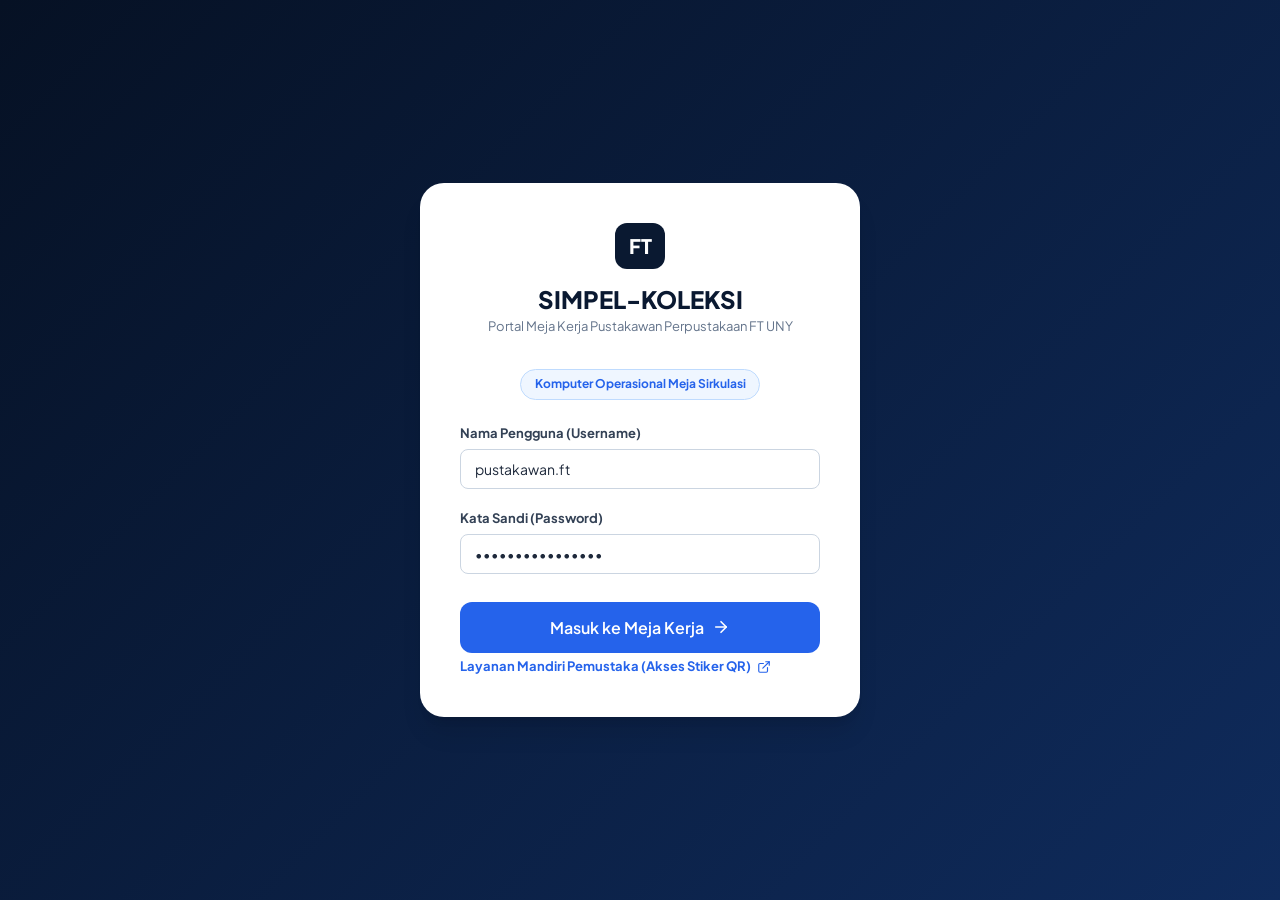
==== commit 1acca0c8: "chore(mockup-3): hapus tombol demo mode dan teks uji coba pada form login index.html" ====
--- a/08_ARTEFAK/mockup-3/index.html
+++ b/08_ARTEFAK/mockup-3/index.html
@@ -48,21 +48,14 @@
               <span>Masuk ke Meja Kerja</span>
               <svg width="18" height="18" viewBox="0 0 24 24" fill="none" stroke="currentColor" stroke-width="2.2" stroke-linecap="round" stroke-linejoin="round"><line x1="5" y1="12" x2="19" y2="12"></line><polyline points="12 5 19 12 12 19"></polyline></svg>
             </button>
-            
-            <button type="button" class="btn btn-demo-quick btn-block" id="btnDemoQuickLogin">
-              <span>Demo Mode: Masuk Langsung (1-Klik)</span>
-            </button>
           </div>
         </form>
 
         <div class="login-footer">
-          <div class="qr-simulator-box">
-            <small>Uji Coba Alur Mahasiswa (Hasil Scan QR di Rak):</small>
-            <a href="layanan.html" target="_blank" class="btn-qr-link">
-              <span>Buka Halaman QR Pemustaka (layanan.html)</span>
+          <a href="layanan.html" target="_blank" class="btn-qr-link">
+              <span>Layanan Mandiri Pemustaka (Akses Stiker QR)</span>
               <svg width="14" height="14" viewBox="0 0 24 24" fill="none" stroke="currentColor" stroke-width="2" stroke-linecap="round" stroke-linejoin="round"><path d="M18 13v6a2 2 0 0 1-2 2H5a2 2 0 0 1-2-2V8a2 2 0 0 1 2-2h6"></path><polyline points="15 3 21 3 21 9"></polyline><line x1="10" y1="14" x2="21" y2="3"></line></svg>
             </a>
-          </div>
         </div>
 
       </div>
--- a/08_ARTEFAK/mockup-3/styles.css
+++ b/08_ARTEFAK/mockup-3/styles.css
@@ -51,8 +51,8 @@
   --shadow-xl: 0 20px 25px -5px rgb(0 0 0 / 0.1), 0 8px 10px -6px rgb(0 0 0 / 0.1);
 
   /* Radius */
-  --radius-sm: 6px;
-  --radius-md: 10px;
+  --radius-sm: 8px;
+  --radius-md: 12px;
   --radius-lg: 16px;
   --radius-xl: 24px;
 }
@@ -139,7 +139,7 @@
   font-weight: 600;
   font-size: 0.875rem;
   padding: 0.625rem 1.25rem;
-  border-radius: var(--radius-sm);
+  border-radius: var(--radius-md);
   border: 1px solid transparent;
   cursor: pointer;
   transition: all 0.15s ease;
@@ -455,8 +455,8 @@
   gap: 0.6rem;
   background: var(--white);
   border: 1px solid var(--slate-300);
-  padding: 0.55rem 1.15rem 0.55rem 0.85rem;
-  border-radius: 9999px;
+  padding: 0.55rem 1rem 0.55rem 0.85rem;
+  border-radius: var(--radius-md);
   font-size: 0.8125rem;
   font-weight: 700;
   color: var(--slate-700);
@@ -715,20 +715,27 @@
 .tier-shelf {
   background: rgba(255, 255, 255, 0.05);
   border-bottom: 4px solid var(--slate-600);
-  padding: 0.75rem;
+  padding: 0.65rem 0.75rem;
   display: flex;
   justify-content: space-between;
   align-items: center;
+  gap: 0.5rem;
+  flex-wrap: wrap;
   margin-bottom: 0.4rem;
+  border-radius: var(--radius-sm);
 }
 .shelf-book {
+  display: inline-flex;
+  align-items: center;
+  gap: 0.45rem;
   font-size: 0.75rem;
   font-weight: 700;
   padding: 0.35rem 0.65rem;
-  border-radius: 4px;
+  border-radius: var(--radius-sm);
+  white-space: nowrap;
 }
 .shelf-book.damaged {
-  background: rgba(239, 68, 68, 0.25);
+  background: rgba(239, 68, 68, 0.22);
   color: #fca5a5;
   border: 1px dashed var(--coral-500);
 }
@@ -737,14 +744,32 @@
   color: var(--cyan-400);
 }
 .shelf-arrow {
-  font-size: 0.75rem;
-  font-weight: 800;
-  color: var(--amber-500);
-  animation: pulse 1.5s infinite;
-}
-@keyframes pulse {
-  0%, 100% { opacity: 1; transform: translateX(0); }
-  50% { opacity: 0.5; transform: translateX(-4px); }
+  display: inline-flex;
+  align-items: center;
+  gap: 0.35rem;
+  font-size: 0.6875rem;
+  font-weight: 800;
+  color: #fbbf24;
+  background: rgba(245, 158, 11, 0.16);
+  border: 1px solid rgba(245, 158, 11, 0.4);
+  border-radius: var(--radius-sm);
+  padding: 0.3rem 0.55rem;
+  white-space: nowrap;
+  letter-spacing: 0.02em;
+  text-transform: uppercase;
+  animation: shelfPulse 2s infinite ease-in-out;
+}
+@keyframes shelfPulse {
+  0%, 100% {
+    opacity: 1;
+    border-color: rgba(245, 158, 11, 0.4);
+    box-shadow: 0 0 0 0 rgba(245, 158, 11, 0.3);
+  }
+  50% {
+    opacity: 0.9;
+    border-color: rgba(245, 158, 11, 0.8);
+    box-shadow: 0 0 0 3px rgba(245, 158, 11, 0.15);
+  }
 }
 .tier-note {
   display: block;
@@ -951,6 +976,241 @@
 }
 
 /* ==========================================================================
+   RESPONSIVE DESIGN FOR PUBLIC QR PORTAL (LAYANAN.HTML)
+   Harmonizes Desktop & Mobile Views
+   ========================================================================== */
+@media (max-width: 768px) {
+  .public-topbar {
+    padding: 0.875rem 1.25rem;
+  }
+  .public-container {
+    padding: 1.5rem 1.25rem 3.5rem;
+  }
+  .hero-header {
+    margin-bottom: 2rem;
+  }
+  .hero-header h2 {
+    font-size: 1.625rem;
+  }
+  .hero-header p {
+    font-size: 0.9375rem;
+  }
+  .choice-cards-grid {
+    grid-template-columns: 1fr;
+    gap: 1.5rem;
+    margin-bottom: 2rem;
+  }
+  .choice-card {
+    padding: 1.5rem;
+  }
+  .subview-nav {
+    flex-direction: column;
+    align-items: flex-start;
+    gap: 0.5rem;
+    margin-bottom: 1.5rem;
+  }
+  .subview-breadcrumb {
+    font-size: 0.75rem;
+  }
+  .service-tabs {
+    flex-direction: column;
+    gap: 0.5rem;
+  }
+  .service-tab-btn {
+    padding: 0.75rem 1rem;
+    font-size: 0.875rem;
+    text-align: center;
+  }
+  .form-card {
+    padding: 1.5rem 1.25rem;
+  }
+  .form-row {
+    grid-template-columns: 1fr;
+  }
+  .success-card {
+    padding: 1.75rem 1.25rem;
+  }
+  .success-actions {
+    flex-direction: column;
+    gap: 0.75rem;
+  }
+  .success-actions .btn {
+    width: 100%;
+  }
+}
+
+@media (max-width: 480px) {
+  .public-topbar {
+    padding: 0.75rem 1rem;
+    gap: 0.5rem;
+    align-items: flex-start;
+  }
+  .brand {
+    gap: 0.625rem;
+  }
+  .brand-badge {
+    font-size: 0.75rem;
+    padding: 0.25rem 0.5rem;
+  }
+  .brand-title {
+    font-size: 0.9375rem;
+  }
+  .brand-subtitle {
+    font-size: 0.6875rem;
+    line-height: 1.3;
+  }
+  .public-actions {
+    align-self: center;
+  }
+  .qr-mode-indicator {
+    font-size: 0.6875rem;
+    padding: 0.25rem 0.55rem;
+    white-space: nowrap;
+  }
+  .public-container {
+    padding: 1.25rem 0.875rem 3rem;
+  }
+  .badge-pill {
+    font-size: 0.6875rem;
+    padding: 0.25rem 0.65rem;
+    margin-bottom: 0.5rem;
+  }
+  .hero-header {
+    margin-bottom: 1.5rem;
+  }
+  .hero-header h2 {
+    font-size: 1.3rem;
+    letter-spacing: -0.01em;
+    margin-bottom: 0.5rem;
+  }
+  .hero-header p {
+    font-size: 0.8125rem;
+    line-height: 1.5;
+  }
+  .choice-card {
+    padding: 1.25rem 1rem;
+    border-radius: var(--radius-md);
+  }
+  .card-icon-wrap {
+    width: 44px;
+    height: 44px;
+    margin-bottom: 0.875rem;
+  }
+  .card-icon-wrap svg {
+    width: 22px;
+    height: 22px;
+  }
+  .choice-card h3 {
+    font-size: 1.1rem;
+    margin-bottom: 0.5rem;
+  }
+  .choice-card p {
+    font-size: 0.8125rem;
+    line-height: 1.45;
+    margin-bottom: 1rem;
+  }
+  .card-meta {
+    padding-top: 0.75rem;
+    margin-bottom: 1.15rem;
+    gap: 0.25rem;
+  }
+  .meta-item {
+    font-size: 0.6875rem;
+  }
+  .card-footer .btn {
+    padding: 0.6875rem 1rem;
+    font-size: 0.875rem;
+    border-radius: var(--radius-md);
+  }
+  .public-help-box {
+    padding: 1rem;
+    font-size: 0.75rem;
+    line-height: 1.45;
+  }
+  .btn-back-nav {
+    padding: 0.45rem 0.85rem;
+    font-size: 0.75rem;
+    gap: 0.4rem;
+  }
+  .btn-back-nav svg {
+    width: 15px;
+    height: 15px;
+  }
+  .form-card {
+    padding: 1.25rem 0.875rem;
+    border-radius: var(--radius-md);
+  }
+  .form-card-header h3 {
+    font-size: 1.05rem;
+  }
+  .form-card-header p {
+    font-size: 0.75rem;
+  }
+  .form-group label {
+    font-size: 0.75rem;
+  }
+  .form-control {
+    font-size: 0.875rem;
+    padding: 0.55rem 0.75rem;
+  }
+  .input-with-action {
+    flex-direction: column;
+  }
+  .input-with-action .btn {
+    width: 100%;
+  }
+  .quick-chips {
+    gap: 0.3rem;
+  }
+  .chip {
+    padding: 0.15rem 0.5rem;
+    font-size: 0.65rem;
+  }
+  .transit-guide-card {
+    padding: 1.25rem 0.875rem;
+    border-radius: var(--radius-md);
+  }
+  .guide-header h4 {
+    font-size: 1rem;
+  }
+  .rack-diagram {
+    padding: 0.75rem;
+  }
+  .tier-shelf {
+    padding: 0.5rem;
+    font-size: 0.6875rem;
+  }
+  .shelf-arrow {
+    font-size: 0.625rem;
+    padding: 0.25rem 0.45rem;
+  }
+  .shelf-arrow svg {
+    width: 11px;
+    height: 11px;
+  }
+  .shelf-book {
+    font-size: 0.6875rem;
+    padding: 0.25rem 0.5rem;
+  }
+  .g-step {
+    font-size: 0.75rem;
+  }
+  .digital-ticket-card {
+    padding: 1rem 0.75rem;
+  }
+  .ticket-code {
+    font-size: 1rem;
+  }
+  .t-row {
+    font-size: 0.75rem;
+    gap: 0.5rem;
+  }
+  .t-val {
+    max-width: 65%;
+  }
+}
+
+/* ==========================================================================
    VIEW B: LIBRARIAN LOGIN
    ========================================================================== */
 .login-wrapper {
